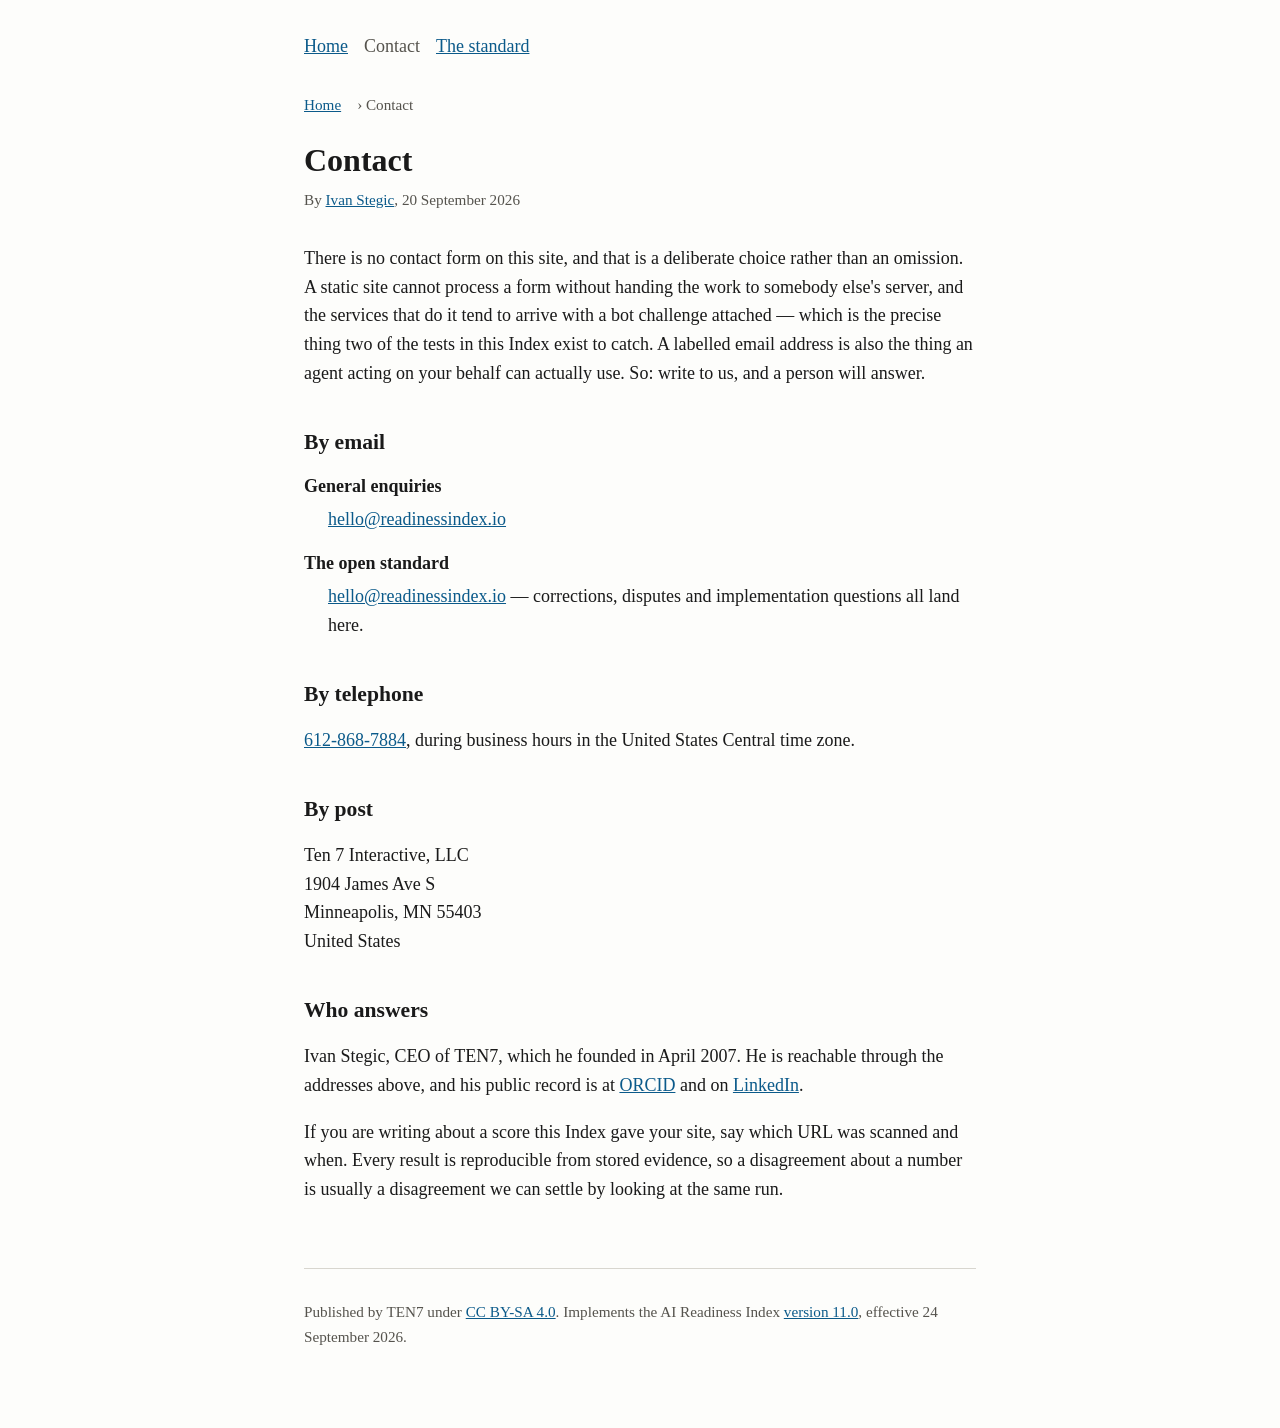
==== contact/index.html @ e999f917 "Build the reference implementation against Index v11.0 A hand-written, no-JavaScript static site for" ====
<!DOCTYPE html>
<html lang="en">
<head>
<meta charset="utf-8">
<meta name="viewport" content="width=device-width, initial-scale=1">
<title>Contact — AI Readiness Index reference implementation</title>
<meta name="description" content="How to reach TEN7 about the AI Readiness Index, the open standard, or this reference implementation.">
<link rel="canonical" href="https://reference.readinessindex.io/contact/">
<link rel="alternate" type="text/markdown" href="https://reference.readinessindex.io/contact.md">
<link rel="stylesheet" href="/style.css">
<script type="application/ld+json">
{
  "@context": "https://schema.org",
  "@graph": [
    {
      "@type": "Organization",
      "@id": "https://reference.readinessindex.io/#organization",
      "name": "TEN7",
      "legalName": "Ten 7 Interactive, LLC",
      "url": "https://ten7.com/",
      "description": "TEN7 is a Minneapolis digital agency that designs, builds and cares for Drupal websites for mission-driven organizations.",
      "foundingDate": "2007-04-16",
      "founder": { "@id": "https://reference.readinessindex.io/#ivan-stegic" },
      "address": {
        "@type": "PostalAddress",
        "streetAddress": "1904 James Ave S",
        "addressLocality": "Minneapolis",
        "addressRegion": "MN",
        "postalCode": "55403",
        "addressCountry": "US"
      },
      "areaServed": "United States",
      "contactPoint": [
        {
          "@type": "ContactPoint",
          "contactType": "general enquiries",
          "email": "hello@readinessindex.io",
          "telephone": "+1-612-868-7884",
          "availableLanguage": "en"
        },
        {
          "@type": "ContactPoint",
          "contactType": "the open standard",
          "email": "hello@readinessindex.io",
          "availableLanguage": "en"
        }
      ],
      "taxID": "20-8886158",
      "duns": "05-485-6339",
      "sameAs": [
        "https://www.linkedin.com/company/ten7/",
        "https://www.drupal.org/ten7",
        "https://github.com/ten7",
        "https://x.com/ten7"
      ]
    },
    {
      "@type": "Person",
      "@id": "https://reference.readinessindex.io/#ivan-stegic",
      "name": "Ivan Stegic",
      "jobTitle": "CEO",
      "affiliation": { "@id": "https://reference.readinessindex.io/#organization" },
      "knowsAbout": [
        "AI readiness",
        "Structured data",
        "Web standards",
        "Drupal"
      ],
      "sameAs": [
        "https://orcid.org/0009-0005-6369-8607",
        "https://www.linkedin.com/in/ivanstegic/"
      ]
    },
    {
      "@type": "WebSite",
      "@id": "https://reference.readinessindex.io/#website",
      "name": "AI Readiness Index — Reference Implementation",
      "url": "https://reference.readinessindex.io/",
      "publisher": { "@id": "https://reference.readinessindex.io/#organization" },
      "inLanguage": "en",
      "license": "https://creativecommons.org/licenses/by-sa/4.0/"
    },
    {
      "@type": "ContactPage",
      "@id": "https://reference.readinessindex.io/contact/#webpage",
      "url": "https://reference.readinessindex.io/contact/",
      "name": "Contact",
      "description": "How to reach TEN7 about the AI Readiness Index, the open standard, or this reference implementation.",
      "isPartOf": { "@id": "https://reference.readinessindex.io/#website" },
      "about": { "@id": "https://reference.readinessindex.io/#organization" },
      "mentions": [
        { "@id": "https://reference.readinessindex.io/#organization" },
        { "@id": "https://reference.readinessindex.io/#ivan-stegic" }
      ],
      "author": { "@id": "https://reference.readinessindex.io/#ivan-stegic" },
      "datePublished": "2026-09-20",
      "dateModified": "2026-09-20",
      "isAccessibleForFree": true,
      "license": "https://creativecommons.org/licenses/by-sa/4.0/",
      "inLanguage": "en",
      "breadcrumb": {
        "@type": "BreadcrumbList",
        "itemListElement": [
          {
            "@type": "ListItem",
            "position": 1,
            "name": "Home",
            "item": "https://reference.readinessindex.io/"
          },
          {
            "@type": "ListItem",
            "position": 2,
            "name": "Contact",
            "item": "https://reference.readinessindex.io/contact/"
          }
        ]
      }
    }
  ]
}
</script>
</head>
<body>
<header>
  <nav aria-label="Primary">
    <ul>
      <li><a href="/">Home</a></li>
      <li><a href="/contact/" aria-current="page">Contact</a></li>
      <li><a href="https://readinessindex.io/open-standard">The standard</a></li>
    </ul>
  </nav>
  <nav aria-label="Breadcrumb">
    <ol>
      <li><a href="/">Home</a></li>
      <li aria-current="page">Contact</li>
    </ol>
  </nav>
</header>

<main>
  <article>
    <h1>Contact</h1>

    <p class="byline">By <a rel="author" href="#who-answers">Ivan Stegic</a>,
      <time datetime="2026-09-20">20 September 2026</time></p>

    <p>There is no contact form on this site, and that is a deliberate choice rather
      than an omission. A static site cannot process a form without handing the work
      to somebody else's server, and the services that do it tend to arrive with a
      bot challenge attached — which is the precise thing two of the tests in this
      Index exist to catch. A labelled email address is also the thing an agent
      acting on your behalf can actually use. So: write to us, and a person will
      answer.</p>

    <section>
      <h2 id="by-email">By email</h2>
      <dl>
        <dt>General enquiries</dt>
        <dd><a href="mailto:hello@readinessindex.io">hello@readinessindex.io</a></dd>
        <dt>The open standard</dt>
        <dd><a href="mailto:hello@readinessindex.io">hello@readinessindex.io</a> —
          corrections, disputes and implementation questions all land here.</dd>
      </dl>
    </section>

    <section>
      <h2 id="by-telephone">By telephone</h2>
      <p><a href="tel:+16128687884">612-868-7884</a>, during business hours in the
        United States Central time zone.</p>
    </section>

    <section>
      <h2 id="by-post">By post</h2>
      <p>Ten 7 Interactive, LLC<br>
        1904 James Ave S<br>
        Minneapolis, MN 55403<br>
        United States</p>
    </section>

    <section>
      <h2 id="who-answers">Who answers</h2>
      <p>Ivan Stegic, CEO of TEN7, which he founded in April 2007. He is reachable
        through the addresses above, and his public record is at
        <a href="https://orcid.org/0009-0005-6369-8607">ORCID</a> and on
        <a href="https://www.linkedin.com/in/ivanstegic/">LinkedIn</a>.</p>
      <p>If you are writing about a score this Index gave your site, say which URL was
        scanned and when. Every result is reproducible from stored evidence, so a
        disagreement about a number is usually a disagreement we can settle by looking
        at the same run.</p>
    </section>
  </article>
</main>

<footer>
  <p>Published by TEN7 under
    <a href="https://creativecommons.org/licenses/by-sa/4.0/">CC BY-SA 4.0</a>.
    Implements the AI Readiness Index
    <a href="https://readinessindex.io/open-standard">version 11.0</a>,
    effective 24 September 2026.</p>
</footer>
</body>
</html>
---- style.css ----
:root {
  --ink: #1a1a1a;
  --paper: #fdfdfb;
  --rule: #d8d6cf;
  --link: #0b5a8a;
  --quiet: #55534d;
}

@media (prefers-color-scheme: dark) {
  :root {
    --ink: #eceae4;
    --paper: #16171a;
    --rule: #34373c;
    --link: #7fc4ee;
    --quiet: #a2a09a;
  }
}

html {
  font-size: 100%;
}

body {
  background: var(--paper);
  color: var(--ink);
  font-family: Charter, Georgia, "Times New Roman", serif;
  font-size: 1.125rem;
  line-height: 1.6;
  margin: 0 auto;
  max-width: 42rem;
  padding: 2rem 1rem 4rem;
}

a {
  color: var(--link);
}

a:focus-visible,
button:focus-visible {
  outline: 3px solid var(--link);
  outline-offset: 2px;
}

h1 {
  font-size: 2rem;
  line-height: 1.2;
  margin: 0 0 0.5rem;
}

h2 {
  font-size: 1.35rem;
  line-height: 1.3;
  margin: 2.5rem 0 0.5rem;
}

header nav ul,
header nav ol {
  display: flex;
  flex-wrap: wrap;
  gap: 1rem;
  list-style: none;
  margin: 0 0 2rem;
  padding: 0;
}

header nav[aria-label="Breadcrumb"] ol {
  font-size: 0.95rem;
  margin-bottom: 1.5rem;
}

header nav[aria-label="Breadcrumb"] li + li::before {
  content: "› ";
  color: var(--quiet);
}

[aria-current="page"] {
  color: var(--quiet);
  text-decoration: none;
}

.byline {
  color: var(--quiet);
  font-size: 0.95rem;
  margin: 0 0 2rem;
}

figure {
  margin: 2rem 0;
}

figure img {
  height: auto;
  max-width: 100%;
}

figcaption {
  color: var(--quiet);
  font-size: 0.95rem;
  margin-top: 0.5rem;
}

dl {
  margin: 1rem 0;
}

dt {
  font-weight: bold;
  margin-top: 1rem;
}

dd {
  margin: 0.25rem 0 0 1.5rem;
}

footer {
  border-top: 1px solid var(--rule);
  color: var(--quiet);
  font-size: 0.95rem;
  margin-top: 4rem;
  padding-top: 1rem;
}
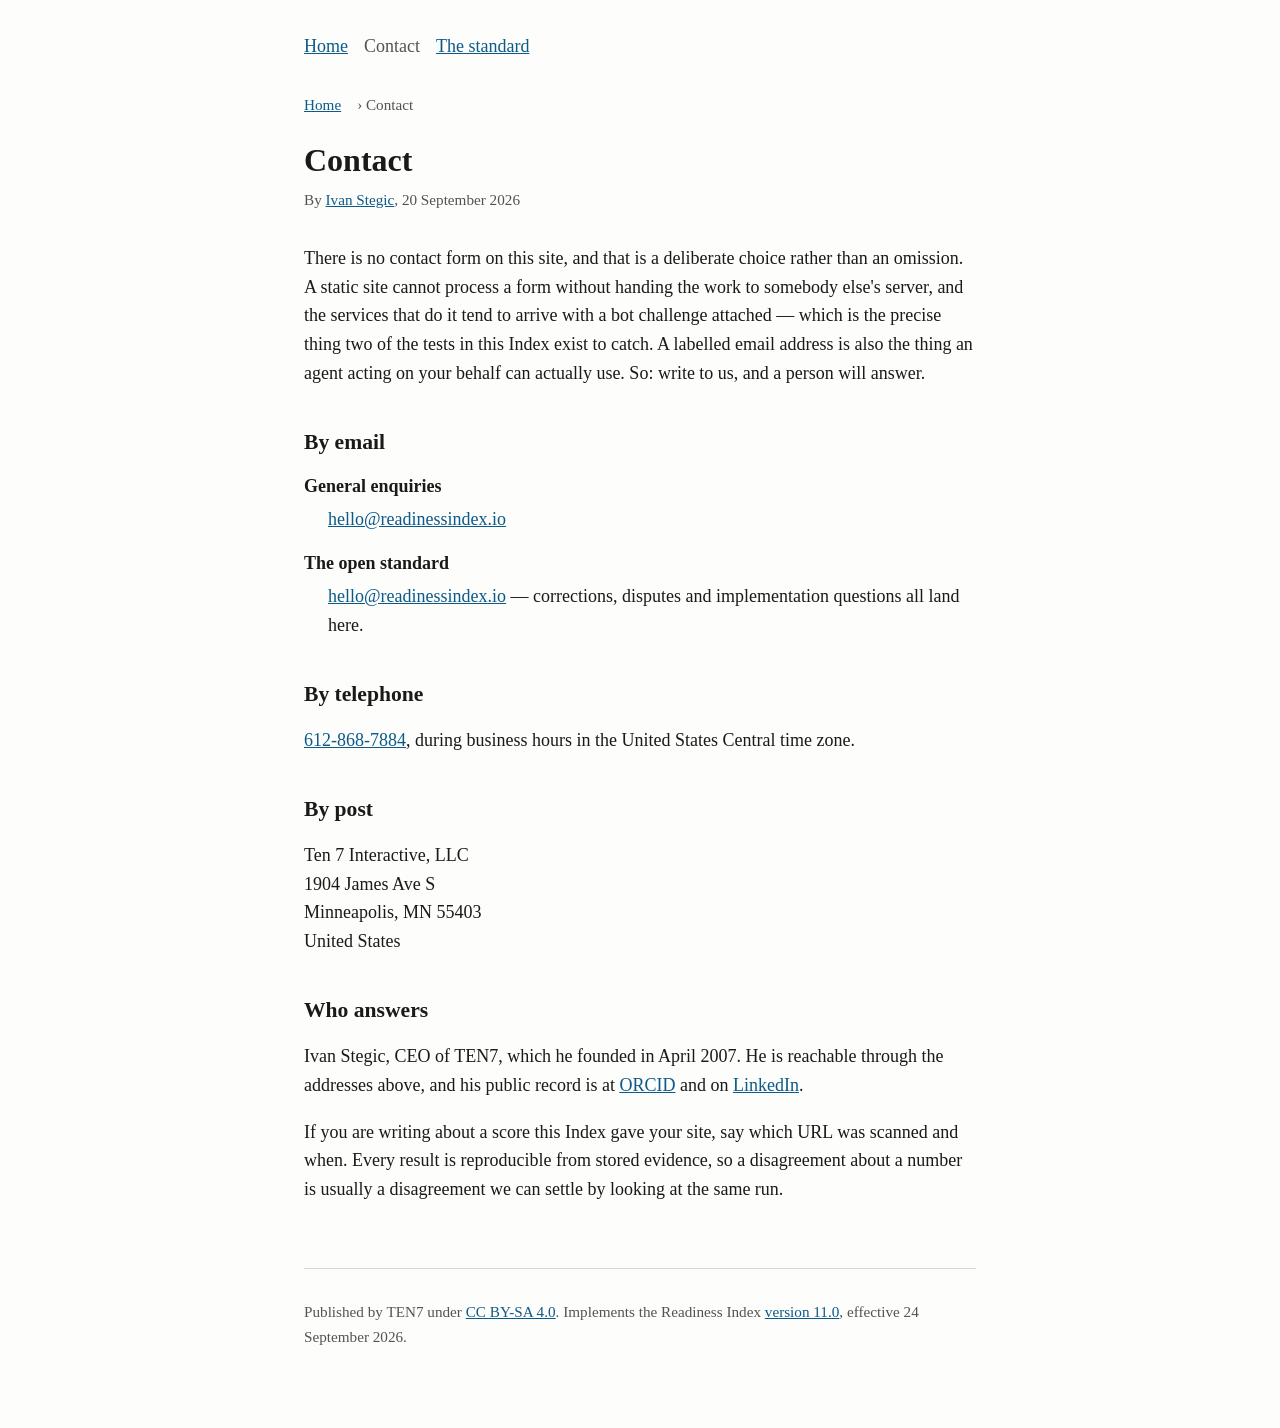
==== commit 44e3718e: "Rename AI Readiness Index to Readiness Index throughout The Index is growing a sibling that measures" ====
--- a/contact/index.html
+++ b/contact/index.html
@@ -3,8 +3,8 @@
 <head>
 <meta charset="utf-8">
 <meta name="viewport" content="width=device-width, initial-scale=1">
-<title>Contact — AI Readiness Index reference implementation</title>
-<meta name="description" content="How to reach TEN7 about the AI Readiness Index, the open standard, or this reference implementation.">
+<title>Contact — Readiness Index reference implementation</title>
+<meta name="description" content="How to reach TEN7 about the Readiness Index, the open standard, or this reference implementation.">
 <link rel="canonical" href="https://reference.readinessindex.io/contact/">
 <link rel="alternate" type="text/markdown" href="https://reference.readinessindex.io/contact.md">
 <link rel="stylesheet" href="/style.css">
@@ -74,7 +74,7 @@
     {
       "@type": "WebSite",
       "@id": "https://reference.readinessindex.io/#website",
-      "name": "AI Readiness Index — Reference Implementation",
+      "name": "Readiness Index — Reference Implementation",
       "url": "https://reference.readinessindex.io/",
       "publisher": { "@id": "https://reference.readinessindex.io/#organization" },
       "inLanguage": "en",
@@ -85,7 +85,7 @@
       "@id": "https://reference.readinessindex.io/contact/#webpage",
       "url": "https://reference.readinessindex.io/contact/",
       "name": "Contact",
-      "description": "How to reach TEN7 about the AI Readiness Index, the open standard, or this reference implementation.",
+      "description": "How to reach TEN7 about the Readiness Index, the open standard, or this reference implementation.",
       "isPartOf": { "@id": "https://reference.readinessindex.io/#website" },
       "about": { "@id": "https://reference.readinessindex.io/#organization" },
       "mentions": [
@@ -194,7 +194,7 @@
 <footer>
   <p>Published by TEN7 under
     <a href="https://creativecommons.org/licenses/by-sa/4.0/">CC BY-SA 4.0</a>.
-    Implements the AI Readiness Index
+    Implements the Readiness Index
     <a href="https://readinessindex.io/open-standard">version 11.0</a>,
     effective 24 September 2026.</p>
 </footer>
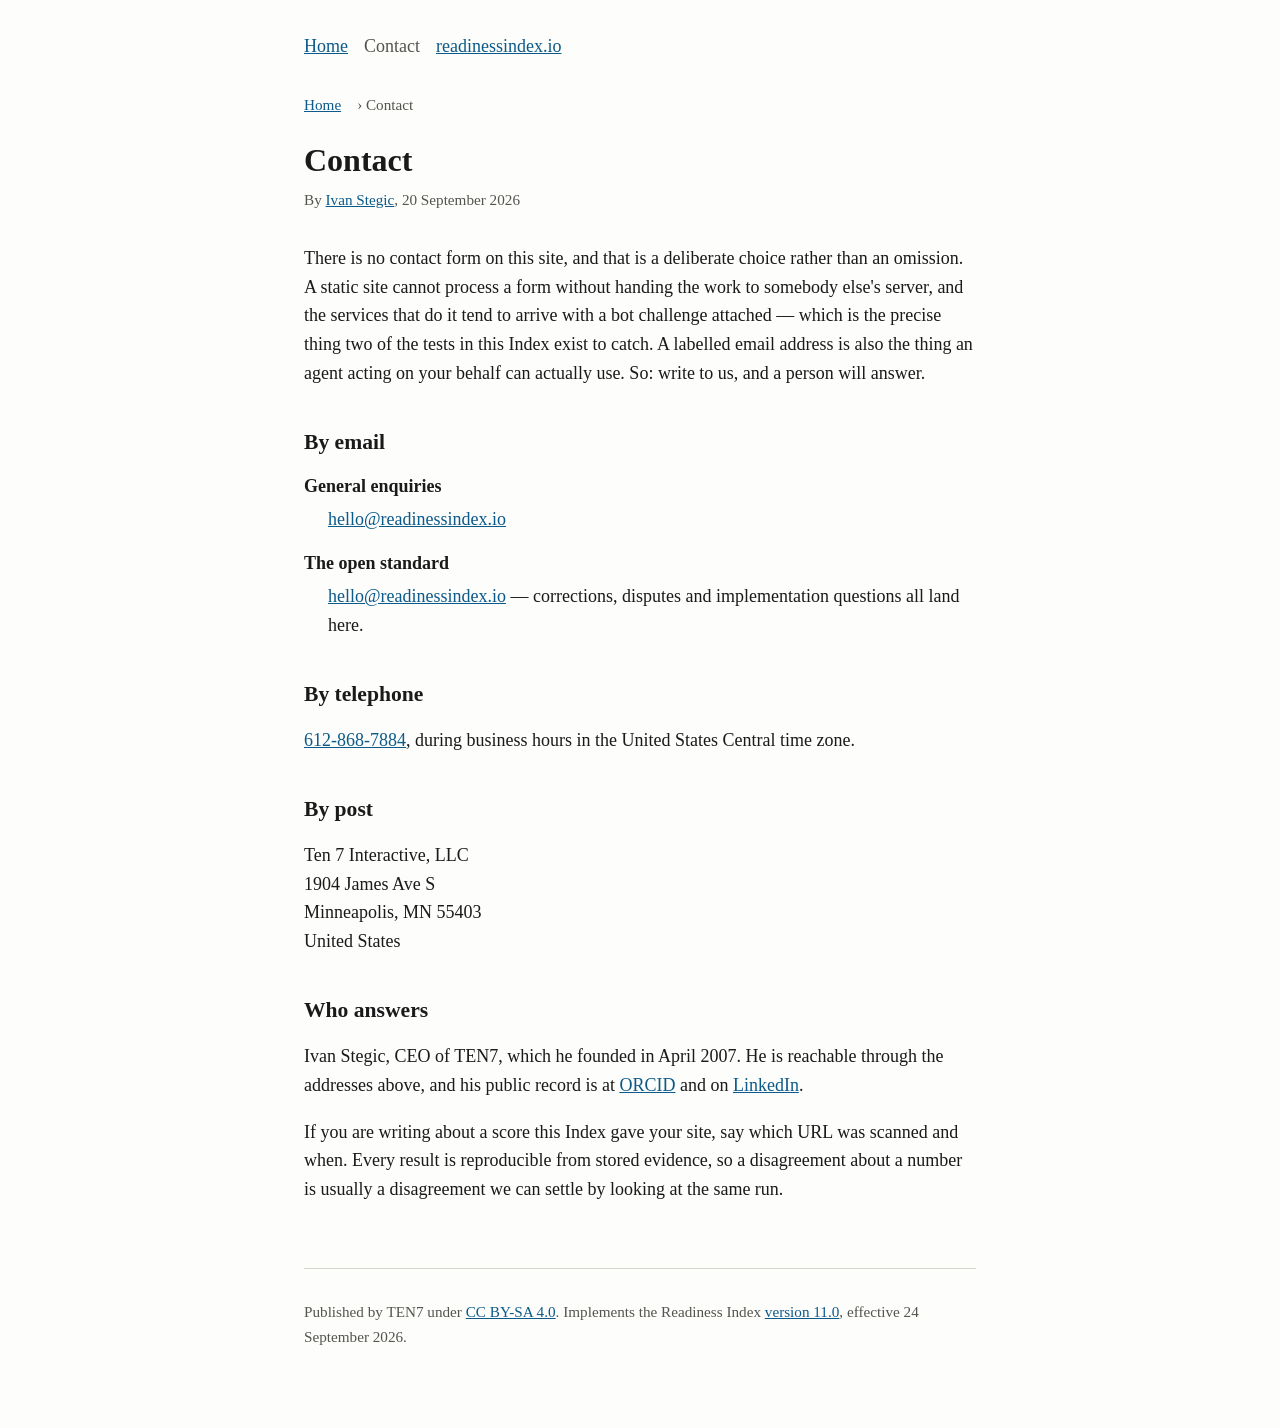
==== commit 6a53a499: "Point the third nav item at readinessindex.io itself "The standard" named one document on a site tha" ====
--- a/contact/index.html
+++ b/contact/index.html
@@ -126,7 +126,7 @@
     <ul>
       <li><a href="/">Home</a></li>
       <li><a href="/contact/" aria-current="page">Contact</a></li>
-      <li><a href="https://readinessindex.io/open-standard">The standard</a></li>
+      <li><a href="https://readinessindex.io/">readinessindex.io</a></li>
     </ul>
   </nav>
   <nav aria-label="Breadcrumb">
